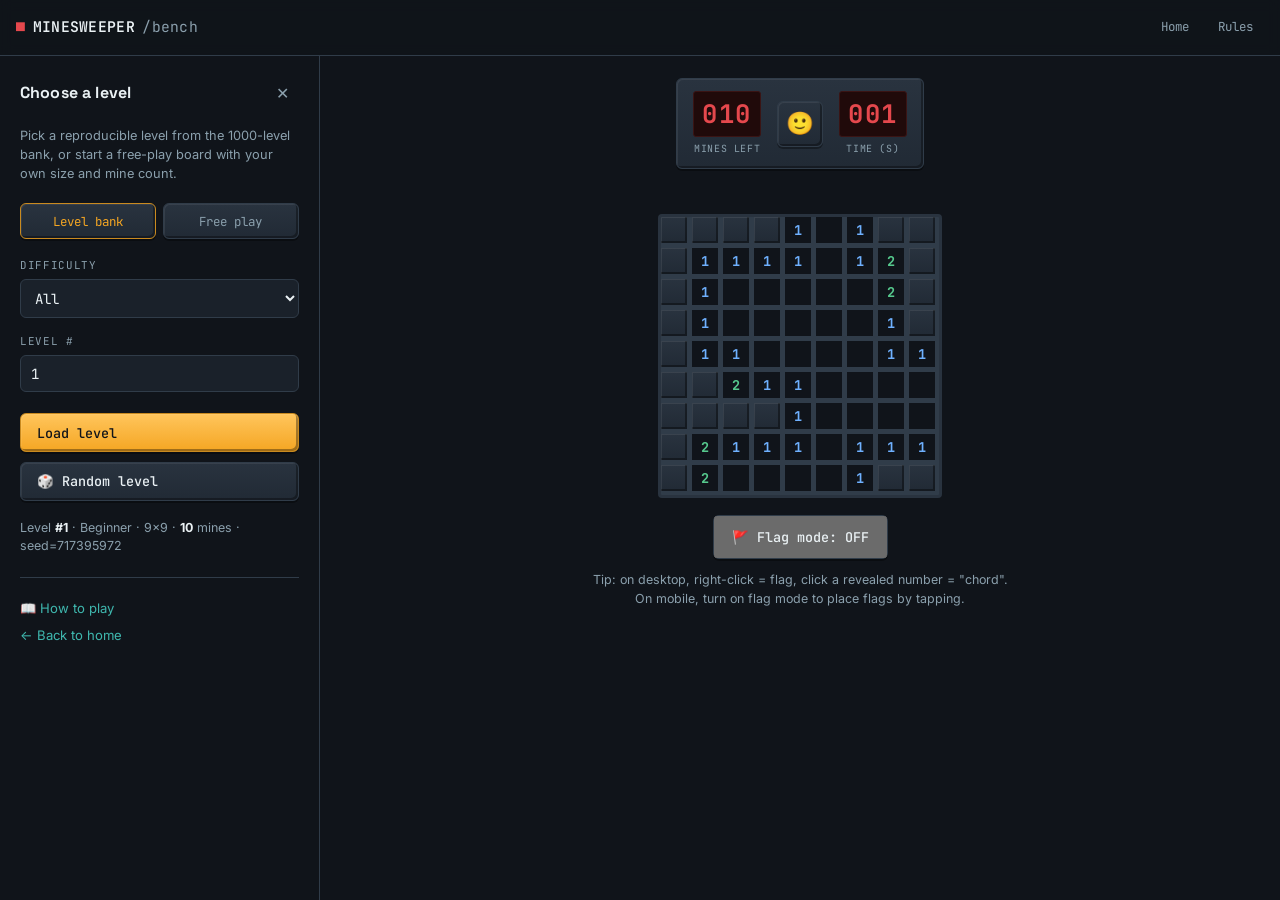
==== game.html @ d494c02b "webpage game" ====
<!DOCTYPE html>
<html lang="en">
<head>
<meta charset="UTF-8">
<meta name="viewport" content="width=device-width, initial-scale=1.0">
<title>Play — Minesweeper Solver Bench</title>
<meta name="description" content="Play the reproducible level bank or a free-play board by hand.">
<link rel="stylesheet" href="style.css">
</head>
<body class="view-select">

<header class="topnav">
  <button class="icon-btn" id="menu-btn" aria-label="Open level menu">☰</button>
  <span class="brand"><span class="dot">■</span>MINESWEEPER<span class="mono" style="color:var(--fog); font-weight:400;">/bench</span></span>
  <nav>
    <a href="index.html">Home</a>
    <a href="rules.html">Rules</a>
  </nav>
</header>

<div id="app">

  <!-- ==================================================================
       PANEL — level bank / free-play setup.
       Desktop: sits in a static left column, always visible.
       Mobile: full-screen "level select" on load, becomes a slide-out
       drawer (toggled by the ☰ button) once a board is showing.
       ================================================================== -->
  <aside id="panel">
    <div class="panel-head">
      <h2>Choose a level</h2>
      <button class="icon-btn" id="close-panel-btn" aria-label="Close menu" style="display:inline-flex;">✕</button>
    </div>
    <p class="panel-intro">Pick a reproducible level from the 1000-level bank, or start a free-play board
      with your own size and mine count.</p>

    <div class="tabs" role="tablist">
      <button class="tab bevel active" id="tab-bank" role="tab">Level bank</button>
      <button class="tab bevel" id="tab-freeplay" role="tab">Free play</button>
    </div>

    <div class="mode-view active" id="view-bank">
      <div class="field">
        <span class="field-label">Difficulty</span>
        <select id="diff-filter">
          <option value="all">All</option>
          <option value="beginner">Beginner (9×9, 10 mines)</option>
          <option value="intermediate">Intermediate (16×16, 40 mines)</option>
          <option value="expert">Expert (30×16, 99 mines)</option>
          <option value="mixed">Mixed (variable size/density)</option>
        </select>
      </div>
      <div class="field">
        <span class="field-label">Level #</span>
        <input type="number" id="level-id-input" min="1" value="1">
      </div>
      <div class="panel-actions">
        <button class="btn bevel primary" id="load-level-btn">Load level</button>
        <button class="btn bevel" id="random-level-btn">🎲 Random level</button>
      </div>
      <p class="meta-line" id="bank-meta"></p>
    </div>

    <div class="mode-view" id="view-freeplay">
      <div class="difficulty-grid">
        <button class="diff-card bevel active" data-diff="beginner">
          <div class="name">Beginner</div><div class="spec">9×9 · 10 mines</div>
        </button>
        <button class="diff-card bevel" data-diff="intermediate">
          <div class="name">Intermediate</div><div class="spec">16×16 · 40 mines</div>
        </button>
        <button class="diff-card bevel" data-diff="expert">
          <div class="name">Expert</div><div class="spec">30×16 · 99 mines</div>
        </button>
      </div>
      <div class="row-inline">
        <div class="field"><span class="field-label">Width</span><input type="number" id="custom-width" value="9" min="5" max="40"></div>
        <div class="field"><span class="field-label">Height</span><input type="number" id="custom-height" value="9" min="5" max="24"></div>
        <div class="field"><span class="field-label">Mines</span><input type="number" id="custom-mines" value="10" min="1"></div>
      </div>
      <div class="panel-actions">
        <button class="btn bevel primary" id="start-freeplay-btn">New game</button>
      </div>
      <p class="meta-line">Board generated in your browser. First click is always safe — mines are placed
        only after you click.</p>
    </div>

    <div class="panel-divider"></div>
    <div class="panel-links">
      <a href="rules.html">📖 How to play</a>
      <a href="index.html">← Back to home</a>
    </div>
  </aside>

  <div id="backdrop"></div>

  <!-- ==================================================================
       BOARD SCREEN
       ================================================================== -->
  <section id="board-screen">
    <div class="console bevel">
      <div class="lcd">
        <div class="digits" id="mine-digits">010</div>
        <div class="lcd-label">Mines left</div>
      </div>
      <button class="face-btn bevel" id="face-btn" title="Restart">🙂</button>
      <div class="lcd">
        <div class="digits" id="time-digits">000</div>
        <div class="lcd-label">Time (s)</div>
      </div>
    </div>

    <div class="board-outer">
      <p class="board-status" id="board-status">&nbsp;</p>
      <div class="board" id="board"></div>
    </div>

    <div class="board-toolbar">
      <span class="flag-toggle bevel">
        <button class="btn" id="flag-mode-btn">🚩 Flag mode: OFF</button>
      </span>
      <span class="meta-line">Tip: on desktop, right-click = flag, click a revealed number = "chord". On
        mobile, turn on flag mode to place flags by tapping.</span>
    </div>
  </section>

</div>

<script src="engine.js"></script>
<script src="levels.js"></script>
<script src="app.js"></script>
</body>
</html>
---- style.css ----
/* ==========================================================================
   Minesweeper Solver Bench — shared stylesheet
   Design language: an "instrument console" — the bevelled 3D button and
   LCD digit readout from classic Minesweeper, extended into a consistent
   system for a benchmarking site (buttons, tiles, nav all share the bevel).
   ========================================================================== */

@import url('https://fonts.googleapis.com/css2?family=Space+Grotesk:wght@500;600;700&family=JetBrains+Mono:wght@400;500;600;700&family=Inter:wght@400;500;600&display=swap');

:root{
  --ink: #10141a;
  --panel: #1a212a;
  --panel-2: #212a35;
  --panel-3: #29333f;
  --line: #303c49;
  --line-soft: #232c37;
  --fog: #8ba0ad;
  --bone: #eaf1f4;

  --amber: #f5a623;
  --amber-dim: #c98a1f;
  --red: #e5484d;
  --teal: #3fb8af;

  --font-display: 'Space Grotesk', system-ui, sans-serif;
  --font-mono: 'JetBrains Mono', 'SFMono-Regular', Menlo, monospace;
  --font-body: 'Inter', system-ui, -apple-system, sans-serif;

  --radius: 6px;
  --header-h: 56px;
}

*, *::before, *::after{ box-sizing: border-box; }
html{ color-scheme: dark; }
body{
  margin: 0;
  background: var(--ink);
  color: var(--bone);
  font-family: var(--font-body);
  line-height: 1.5;
  -webkit-font-smoothing: antialiased;
}

/* Faint blueprint grid backdrop — grounded in "benchmark report" schematics */
.grid-bg{
  background-image:
    linear-gradient(var(--line-soft) 1px, transparent 1px),
    linear-gradient(90deg, var(--line-soft) 1px, transparent 1px);
  background-size: 28px 28px;
  background-position: -1px -1px;
}

a{ color: var(--teal); text-decoration: none; }
a:hover{ text-decoration: underline; }
a:focus-visible, button:focus-visible, input:focus-visible, select:focus-visible{
  outline: 2px solid var(--teal);
  outline-offset: 2px;
}
h1,h2,h3{ font-family: var(--font-display); margin: 0 0 .4em; letter-spacing: .01em; }
code{ font-family: var(--font-mono); }
.mono{ font-family: var(--font-mono); }

/* --------------------------------------------------------------------
   Bevel system — the signature element, reused everywhere a control
   needs to feel "pressable": nav links, CTA buttons, level tiles, tabs.
   -------------------------------------------------------------------- */
.bevel{
  background: linear-gradient(180deg, var(--panel-3), var(--panel-2));
  border: 1px solid var(--line);
  border-radius: var(--radius);
  box-shadow:
    inset 1px 1px 0 rgba(255,255,255,.07),
    inset -2px -2px 0 rgba(0,0,0,.35),
    0 2px 0 rgba(0,0,0,.35);
}
.bevel:active, .bevel.pressed{
  box-shadow:
    inset -1px -1px 0 rgba(255,255,255,.05),
    inset 2px 2px 0 rgba(0,0,0,.4);
  transform: translateY(1px);
}

.btn{
  font-family: var(--font-mono);
  font-size: .84rem;
  font-weight: 500;
  color: var(--bone);
  padding: .6rem 1rem;
  cursor: pointer;
  display: inline-flex;
  align-items: center;
  gap: .5em;
}
.btn.primary{
  color: var(--ink);
  background: linear-gradient(180deg, #ffc55c, var(--amber));
  border-color: var(--amber-dim);
}
.btn:disabled{ opacity: .45; cursor: not-allowed; }

.btn-cta{
  font-family: var(--font-mono);
  font-size: 1rem;
  font-weight: 600;
  padding: 1rem 1.6rem;
  display: inline-flex;
  align-items: center;
  gap: .6em;
}
.btn-cta.primary{
  color: var(--ink);
  background: linear-gradient(180deg, #ffc55c, var(--amber));
  border-color: var(--amber-dim);
}
.btn-cta .sub{ display:block; font-family: var(--font-body); font-weight: 400; font-size: .72rem; opacity: .75; }

/* --------------------------------------------------------------------
   Top nav — shared across every page
   -------------------------------------------------------------------- */
.topnav{
  height: var(--header-h);
  display: flex;
  align-items: center;
  gap: .75rem;
  padding: 0 1rem;
  border-bottom: 1px solid var(--line);
  background: rgba(16,20,26,.9);
  backdrop-filter: blur(6px);
  position: sticky;
  top: 0;
  z-index: 30;
}
.topnav .brand{
  font-family: var(--font-mono);
  font-weight: 600;
  font-size: .92rem;
  color: var(--bone);
  letter-spacing: .02em;
  display: flex;
  align-items: center;
  gap: .5em;
}
.topnav .brand .dot{ color: var(--red); }
.topnav nav{ margin-left: auto; display: flex; gap: .4rem; align-items: center; }
.topnav nav a{
  font-family: var(--font-mono);
  font-size: .78rem;
  color: var(--fog);
  padding: .45rem .7rem;
  border-radius: var(--radius);
}
.topnav nav a:hover{ color: var(--bone); text-decoration: none; background: var(--line-soft); }

.icon-btn{
  width: 38px; height: 38px;
  display: none;
  align-items: center; justify-content: center;
  font-size: 1.1rem;
  color: var(--bone);
  background: transparent;
  border: none;
  cursor: pointer;
}

/* ==========================================================================
   HOME PAGE
   ========================================================================== */
.home-hero{
  max-width: 840px;
  margin: 0 auto;
  padding: 4.5rem 1.5rem 3rem;
  text-align: left;
}
.home-hero .eyebrow{
  font-family: var(--font-mono);
  font-size: .78rem;
  color: var(--teal);
  letter-spacing: .08em;
  text-transform: uppercase;
  margin-bottom: 1rem;
}
.home-hero h1{
  font-size: clamp(2.2rem, 6vw, 3.4rem);
  line-height: 1.05;
  color: var(--bone);
}
.home-hero h1 .accent{ color: var(--amber); }
.home-hero p.lede{
  font-size: 1.05rem;
  color: var(--fog);
  max-width: 60ch;
  margin: 1.1rem 0 2.2rem;
}

.stat-strip{
  display: flex;
  gap: 1px;
  background: var(--line);
  border: 1px solid var(--line);
  border-radius: var(--radius);
  overflow: hidden;
  margin-bottom: 2.4rem;
  max-width: 640px;
}
.stat-strip .stat{
  flex: 1;
  background: var(--panel);
  padding: .9rem .8rem;
  text-align: left;
}
.stat-strip .stat .n{ font-family: var(--font-mono); font-size: 1.3rem; font-weight: 700; color: var(--bone); }
.stat-strip .stat .l{ font-size: .72rem; color: var(--fog); margin-top: .15rem; }
.stat-strip .stat.beginner .n{ color: var(--teal); }
.stat-strip .stat.intermediate .n{ color: var(--amber); }
.stat-strip .stat.expert .n{ color: var(--red); }

.cta-row{ display: flex; gap: 1rem; flex-wrap: wrap; }

.home-section{
  max-width: 840px;
  margin: 0 auto;
  padding: 0 1.5rem 3.5rem;
}
.home-section h2{
  font-size: .8rem;
  font-family: var(--font-mono);
  letter-spacing: .08em;
  text-transform: uppercase;
  color: var(--fog);
  border-bottom: 1px solid var(--line);
  padding-bottom: .6rem;
  margin-bottom: 1.1rem;
}
.status-log{ list-style: none; margin: 0; padding: 0; display: flex; flex-direction: column; gap: .55rem; }
.status-log li{
  display: flex; gap: .75rem; align-items: baseline;
  padding: .7rem .9rem;
  background: var(--panel);
  border: 1px solid var(--line);
  border-radius: var(--radius);
  font-size: .92rem;
}
.status-log li .mark{ font-family: var(--font-mono); font-size: .8rem; width: 1.4em; flex: none; }
.status-log li.done .mark{ color: var(--teal); }
.status-log li.pending .mark{ color: var(--fog); }
.status-log li.pending{ color: var(--fog); }
.status-log li b{ color: var(--bone); font-weight: 600; }

.home-foot{
  text-align: center;
  padding: 2rem 1.5rem 3rem;
  color: var(--fog);
  font-size: .8rem;
  font-family: var(--font-mono);
}

/* ==========================================================================
   GAME PAGE
   ========================================================================== */
#app{ min-height: calc(100vh - var(--header-h)); position: relative; }

/* ---- Panel (level select / freeplay setup) ---- */
#panel{
  background: var(--ink);
  border-right: 1px solid var(--line);
  padding: 1.25rem 1.25rem 2rem;
  overflow-y: auto;
}
#panel .panel-intro{
  font-size: .8rem;
  color: var(--fog);
  margin: 0 0 1.2rem;
  max-width: 46ch;
}
.panel-head{ display: flex; align-items: center; justify-content: space-between; margin-bottom: 1rem; }
.panel-head h2{ font-size: 1rem; margin: 0; font-family: var(--font-display); }
#close-panel-btn{
  display: none;
  width: 34px; height: 34px;
  align-items: center; justify-content: center;
  font-size: 1rem;
  background: transparent; border: none; color: var(--fog); cursor: pointer;
}

.tabs{ display: flex; gap: .4rem; margin-bottom: 1.1rem; }
.tab{
  flex: 1;
  padding: .55rem .5rem;
  text-align: center;
  font-family: var(--font-mono);
  font-size: .78rem;
  cursor: pointer;
  color: var(--fog);
}
.tab.active{ color: var(--amber); border-color: var(--amber-dim); }

.mode-view{ display: none; flex-direction: column; gap: .9rem; }
.mode-view.active{ display: flex; }

.field{ display: flex; flex-direction: column; gap: .35rem; }
.field-label{
  font-family: var(--font-mono);
  font-size: .68rem;
  letter-spacing: .06em;
  text-transform: uppercase;
  color: var(--fog);
}
select, input[type="number"]{
  font-family: var(--font-mono);
  font-size: .88rem;
  color: var(--bone);
  background: var(--panel);
  border: 1px solid var(--line);
  border-radius: var(--radius);
  padding: .55rem .6rem;
  width: 100%;
}
.row-inline{ display: flex; gap: .6rem; }
.row-inline > *{ flex: 1; }

.meta-line{ font-size: .78rem; color: var(--fog); margin: .2rem 0 0; min-height: 1.2em; }
.meta-line b{ color: var(--bone); }

.difficulty-grid{ display: grid; grid-template-columns: 1fr 1fr; gap: .6rem; }
.diff-card{
  padding: .8rem .7rem;
  text-align: left;
  cursor: pointer;
  color: var(--bone);
}
.diff-card .name{ font-family: var(--font-mono); font-weight: 600; font-size: .85rem; }
.diff-card .spec{ font-size: .72rem; color: var(--fog); margin-top: .2rem; }
.diff-card.active{ border-color: var(--amber-dim); box-shadow: inset 0 0 0 1px var(--amber-dim); }
.diff-card.active .name{ color: var(--amber); }

.panel-actions{ margin-top: .4rem; display: flex; flex-direction: column; gap: .6rem; }
.panel-divider{ height: 1px; background: var(--line); margin: 1.3rem 0; }
.panel-links{ display: flex; flex-direction: column; gap: .5rem; font-size: .82rem; }

/* ---- Board screen ---- */
#board-screen{ display: flex; flex-direction: column; align-items: center; padding: 1.4rem 1rem 2.5rem; gap: 1.1rem; }

.console{
  display: flex; align-items: center; gap: 1rem;
  padding: .7rem 1rem;
  border-radius: var(--radius);
}
.lcd{ text-align: center; }
.digits{
  font-family: var(--font-mono);
  font-weight: 700;
  font-size: 1.6rem;
  letter-spacing: .06em;
  color: var(--red);
  background: #200a0a;
  padding: .2rem .5rem;
  border-radius: 3px;
  border: 1px solid #3a1414;
  min-width: 3.6ch;
}
.lcd-label{ font-size: .62rem; color: var(--fog); text-transform: uppercase; letter-spacing: .06em; margin-top: .3rem; font-family: var(--font-mono); }
.face-btn{
  width: 46px; height: 46px;
  font-size: 1.4rem;
  display: flex; align-items: center; justify-content: center;
  cursor: pointer;
}

.board-outer{ display: flex; flex-direction: column; align-items: center; gap: .6rem; max-width: 100%; }
.board-status{
  font-size: .84rem; color: var(--fog); margin: 0; min-height: 1.3em; text-align: center;
  font-family: var(--font-mono);
}
.board-status.won{ color: var(--teal); }
.board-status.lost{ color: var(--red); }

.board{
  display: grid;
  gap: 1px;
  background: var(--line);
  border: 3px solid var(--panel-3);
  border-radius: 4px;
  max-width: 100%;
  overflow: auto;
  touch-action: manipulation;
}
.cell{
  --cell-size: 26px;
  width: var(--cell-size);
  height: var(--cell-size);
  padding: 0;
  border: none;
  background: var(--panel-2);
  color: var(--bone);
  font-family: var(--font-mono);
  font-weight: 700;
  font-size: calc(var(--cell-size) * .52);
  display: flex; align-items: center; justify-content: center;
  cursor: pointer;
  user-select: none;
}
.cell.hidden{
  background: linear-gradient(180deg, var(--panel-3), var(--panel-2));
  box-shadow: inset 1px 1px 0 rgba(255,255,255,.08), inset -2px -2px 0 rgba(0,0,0,.4);
}
.cell.hidden:active{ box-shadow: inset -1px -1px 0 rgba(255,255,255,.05), inset 2px 2px 0 rgba(0,0,0,.4); }
.cell.revealed{ background: var(--ink); }
.cell.mine-cell{ background: var(--red); }
.cell.mine-wrong{ background: #4a1414; }
.cell.n1{ color: #6fb1ff; }
.cell.n2{ color: #56c98d; }
.cell.n3{ color: #ef6f6f; }
.cell.n4{ color: #9a86ff; }
.cell.n5{ color: #d98a4a; }
.cell.n6{ color: #4bc9c9; }
.cell.n7{ color: var(--bone); }
.cell.n8{ color: var(--fog); }

.board-toolbar{ display: flex; flex-direction: column; align-items: center; gap: .6rem; max-width: 420px; text-align: center; }
.flag-toggle.active{ box-shadow: inset 0 0 0 1px var(--amber-dim); }
.flag-toggle.active #flag-mode-btn{ color: var(--amber); }

/* ---- Backdrop for mobile drawer ---- */
#backdrop{
  display: none;
  position: fixed; inset: 0;
  background: rgba(6,8,11,.6);
  z-index: 15;
}

/* ==========================================================================
   RULES / RESULTS PAGES
   ========================================================================== */
.doc{
  max-width: 720px;
  margin: 0 auto;
  padding: 2.6rem 1.5rem 4rem;
}
.doc .eyebrow{ font-family: var(--font-mono); font-size: .75rem; color: var(--teal); text-transform: uppercase; letter-spacing: .08em; margin-bottom: .6rem; }
.doc h1{ font-size: 2rem; margin-bottom: 1.2rem; }
.doc h2{ font-size: 1.05rem; margin-top: 2rem; color: var(--bone); }
.doc p, .doc li{ color: var(--fog); font-size: .96rem; }
.doc ul, .doc ol{ padding-left: 1.2rem; display: flex; flex-direction: column; gap: .55rem; }
.doc kbd{
  font-family: var(--font-mono);
  background: var(--panel-2); border: 1px solid var(--line);
  border-radius: 4px; padding: .05rem .4rem; font-size: .85em; color: var(--bone);
}
.doc code.block{
  display: block;
  background: var(--panel);
  border: 1px solid var(--line);
  border-radius: var(--radius);
  padding: .9rem 1rem;
  font-size: .82rem;
  color: var(--teal);
  overflow-x: auto;
  white-space: pre;
  margin: .8rem 0;
}
.doc .back-link{ display: inline-block; margin-top: 2.2rem; font-family: var(--font-mono); font-size: .85rem; }
.callout{
  background: var(--panel);
  border: 1px solid var(--line);
  border-left: 3px solid var(--amber);
  border-radius: var(--radius);
  padding: 1rem 1.1rem;
  font-size: .88rem;
  color: var(--fog);
  margin: 1.2rem 0;
}

/* ==========================================================================
   MOBILE LAYOUT  (<=720px) — separate "level select" screen vs "board" screen,
   panel becomes a slide-out drawer once the board is showing.
   ========================================================================== */
@media (max-width: 720px){
  .icon-btn{ display: none; }

  #app{ display: block; }

  #panel{
    position: fixed;
    top: var(--header-h); left: 0; bottom: 0;
    width: min(340px, 88vw);
    transform: translateX(-100%);
    transition: transform .28s ease;
    z-index: 20;
  }
  #board-screen{ display: none; }

  body.view-select #board-screen{ display: none; }
  body.view-select #panel{
    position: fixed; top: var(--header-h); left: 0; right: 0; bottom: 0;
    width: auto; transform: none; z-index: 20;
  }
  body.view-select #close-panel-btn{ display: none; }

  body.view-board #board-screen{ display: flex; }
  body.view-board #menu-btn{ display: flex; }
  body.view-board #close-panel-btn{ display: flex; }
  body.view-board.drawer-open #panel{ transform: translateX(0); }
  body.view-board.drawer-open #backdrop{ display: block; }

  .difficulty-grid{ grid-template-columns: 1fr; }
  .home-hero{ padding-top: 3rem; }
  .cta-row{ flex-direction: column; }
  .btn-cta{ justify-content: center; }
}

@media (min-width: 721px){
  #app{ display: grid; grid-template-columns: 320px 1fr; gap: 0; }
  #panel{ height: calc(100vh - var(--header-h)); position: sticky; top: var(--header-h); }
  #board-screen{ display: flex; }
}
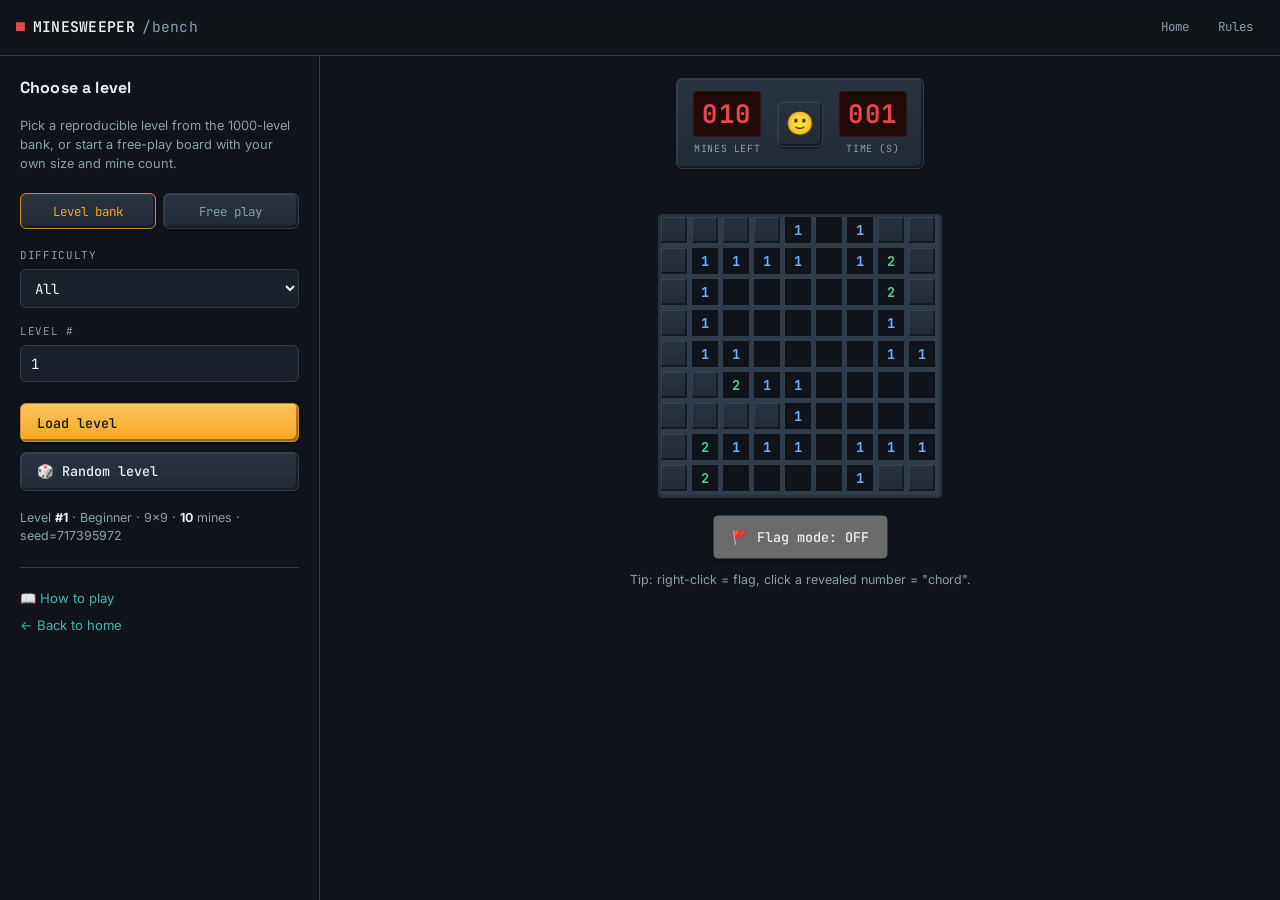
==== commit ec48d9c2: "upd" ====
--- a/game.html
+++ b/game.html
@@ -7,7 +7,7 @@
 <meta name="description" content="Play the reproducible level bank or a free-play board by hand.">
 <link rel="stylesheet" href="style.css">
 </head>
-<body class="view-select">
+<body>
 
 <header class="topnav">
   <button class="icon-btn" id="menu-btn" aria-label="Open level menu">☰</button>
@@ -29,7 +29,7 @@
   <aside id="panel">
     <div class="panel-head">
       <h2>Choose a level</h2>
-      <button class="icon-btn" id="close-panel-btn" aria-label="Close menu" style="display:inline-flex;">✕</button>
+      <button class="icon-btn" id="close-panel-btn" aria-label="Close menu">✕</button>
     </div>
     <p class="panel-intro">Pick a reproducible level from the 1000-level bank, or start a free-play board
       with your own size and mine count.</p>
@@ -119,8 +119,7 @@
       <span class="flag-toggle bevel">
         <button class="btn" id="flag-mode-btn">🚩 Flag mode: OFF</button>
       </span>
-      <span class="meta-line">Tip: on desktop, right-click = flag, click a revealed number = "chord". On
-        mobile, turn on flag mode to place flags by tapping.</span>
+      <span class="meta-line tip-desktop">Tip: right-click = flag, click a revealed number = "chord".</span>
     </div>
   </section>
 
--- a/style.css
+++ b/style.css
@@ -487,20 +487,13 @@
     transition: transform .28s ease;
     z-index: 20;
   }
-  #board-screen{ display: none; }
-
-  body.view-select #board-screen{ display: none; }
-  body.view-select #panel{
-    position: fixed; top: var(--header-h); left: 0; right: 0; bottom: 0;
-    width: auto; transform: none; z-index: 20;
-  }
-  body.view-select #close-panel-btn{ display: none; }
-
-  body.view-board #board-screen{ display: flex; }
-  body.view-board #menu-btn{ display: flex; }
-  body.view-board #close-panel-btn{ display: flex; }
-  body.view-board.drawer-open #panel{ transform: translateX(0); }
-  body.view-board.drawer-open #backdrop{ display: block; }
+  body.drawer-open #panel{ transform: translateX(0); }
+  body.drawer-open #backdrop{ display: block; }
+
+  #menu-btn{ display: flex; }
+  #close-panel-btn{ display: flex; }
+
+  .tip-desktop{ display: none; }
 
   .difficulty-grid{ grid-template-columns: 1fr; }
   .home-hero{ padding-top: 3rem; }
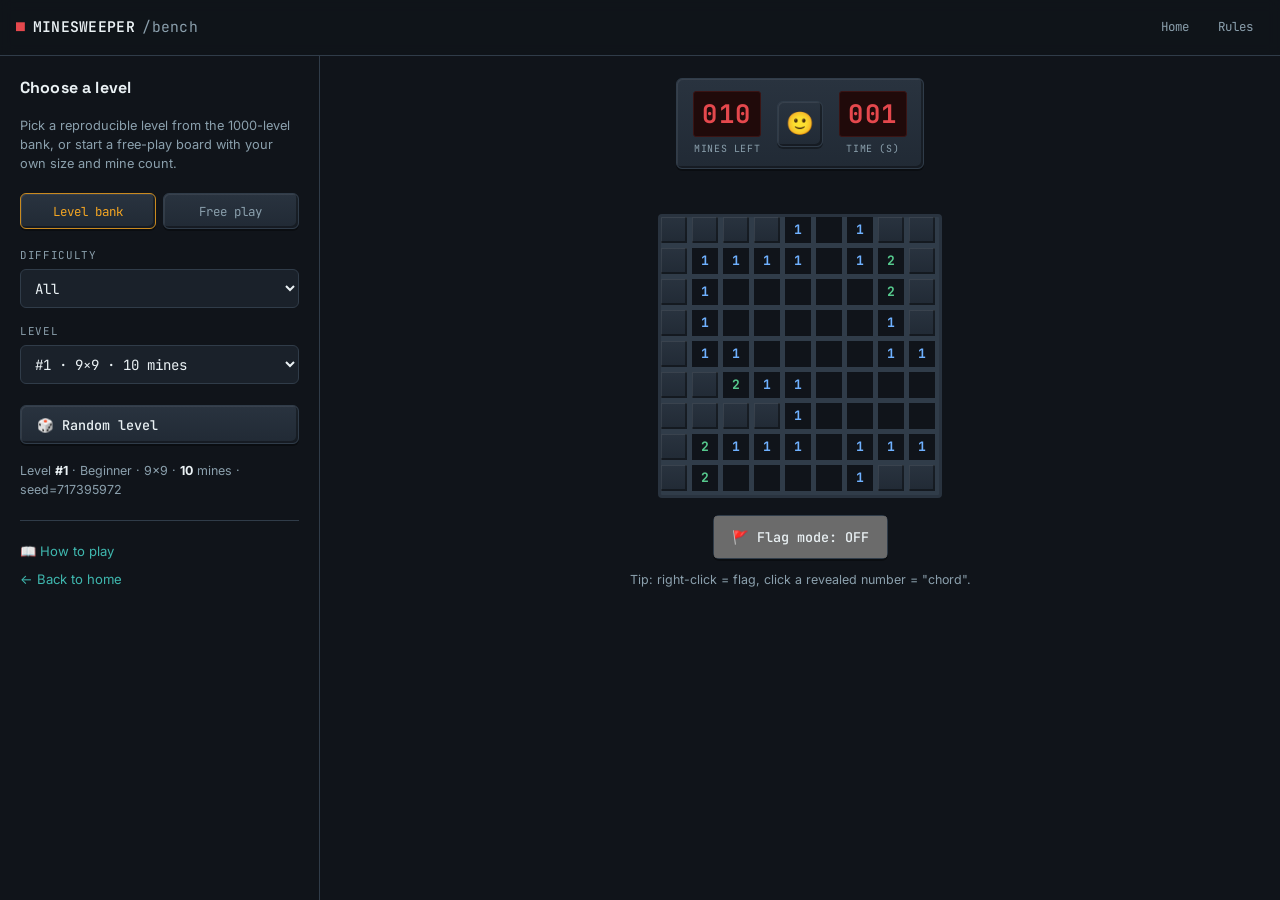
==== commit 7479b5d9: "upd" ====
--- a/game.html
+++ b/game.html
@@ -51,11 +51,10 @@
         </select>
       </div>
       <div class="field">
-        <span class="field-label">Level #</span>
-        <input type="number" id="level-id-input" min="1" value="1">
+        <span class="field-label">Level</span>
+        <select id="level-id-input"></select>
       </div>
       <div class="panel-actions">
-        <button class="btn bevel primary" id="load-level-btn">Load level</button>
         <button class="btn bevel" id="random-level-btn">🎲 Random level</button>
       </div>
       <p class="meta-line" id="bank-meta"></p>
--- a/style.css
+++ b/style.css
@@ -31,7 +31,11 @@
 }
 
 *, *::before, *::after{ box-sizing: border-box; }
-html{ color-scheme: dark; }
+html{
+  color-scheme: dark;
+  -webkit-text-size-adjust: 100%;
+  text-size-adjust: 100%;
+}
 body{
   margin: 0;
   background: var(--ink);
@@ -394,10 +398,18 @@
   color: var(--bone);
   font-family: var(--font-mono);
   font-weight: 700;
-  font-size: calc(var(--cell-size) * .52);
+  font-size: calc(var(--cell-size) * .5);
+  line-height: 1;
+  overflow: hidden;
   display: flex; align-items: center; justify-content: center;
   cursor: pointer;
   user-select: none;
+}
+.cell.flagged, .cell.revealed.mine-cell{
+  /* Emoji glyphs render visually larger than digits at the same font-size
+     (bigger built-in bounding box), so scale them down to stay inside
+     small cells on dense boards, especially on mobile. */
+  font-size: calc(var(--cell-size) * .42);
 }
 .cell.hidden{
   background: linear-gradient(180deg, var(--panel-3), var(--panel-2));
@@ -471,10 +483,11 @@
 }
 
 /* ==========================================================================
-   MOBILE LAYOUT  (<=720px) — separate "level select" screen vs "board" screen,
-   panel becomes a slide-out drawer once the board is showing.
+   MOBILE LAYOUT — compact layout for small viewports. Triggered by width
+   OR height being small, so a phone turned sideways (wide but short) still
+   gets the mobile drawer instead of snapping to the desktop split-view.
    ========================================================================== */
-@media (max-width: 720px){
+@media (max-width: 720px), (max-height: 480px){
   .icon-btn{ display: none; }
 
   #app{ display: block; }
@@ -501,7 +514,7 @@
   .btn-cta{ justify-content: center; }
 }
 
-@media (min-width: 721px){
+@media (min-width: 721px) and (min-height: 481px){
   #app{ display: grid; grid-template-columns: 320px 1fr; gap: 0; }
   #panel{ height: calc(100vh - var(--header-h)); position: sticky; top: var(--header-h); }
   #board-screen{ display: flex; }
